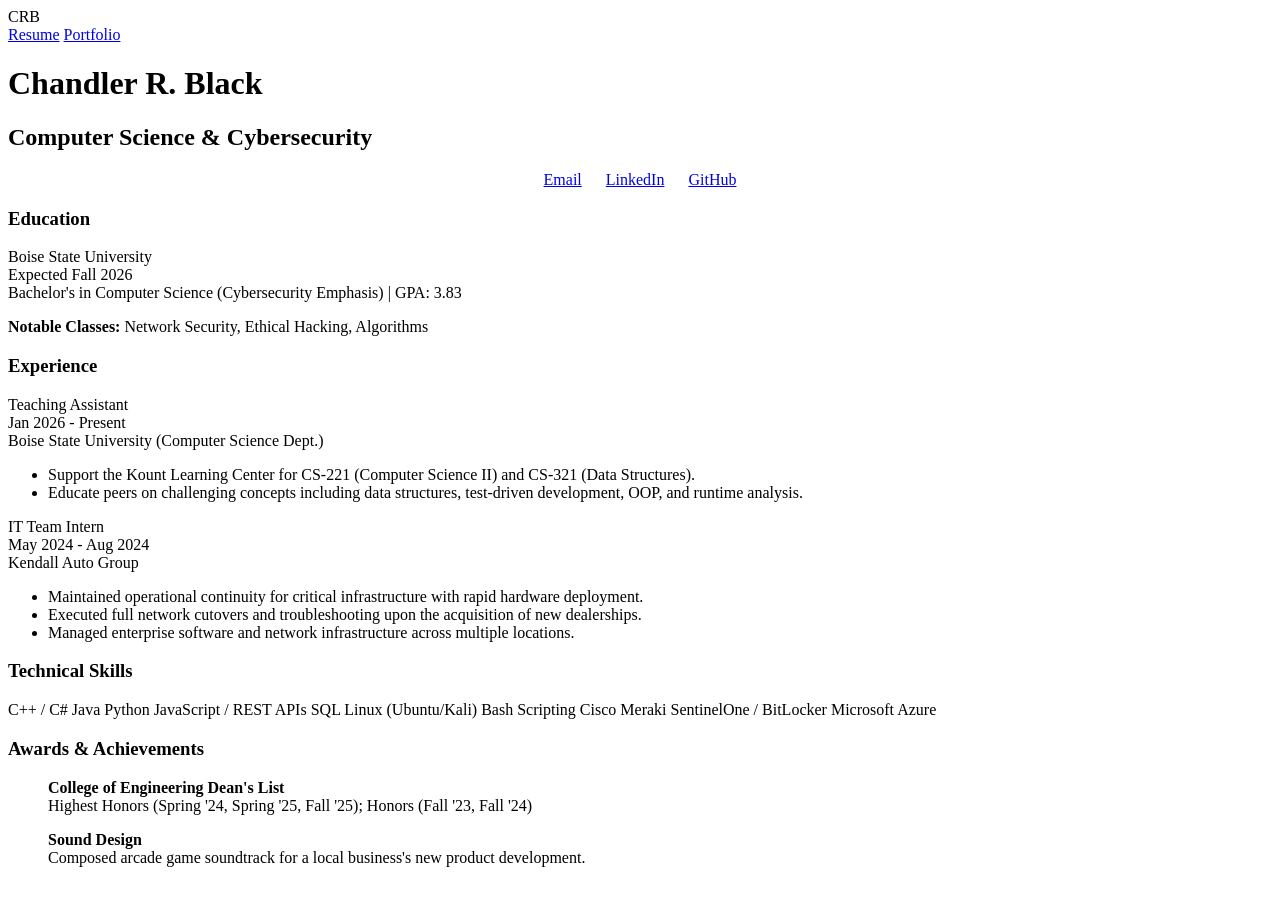
==== index.html @ d46a0c90 "Create index.html for resume webpage Initial creation of the resume webpage with structured sections" ====
<!DOCTYPE html>
<html lang="en">
<head>
    <meta charset="UTF-8">
    <meta name="viewport" content="width=device-width, initial-scale=1.0">
    <title>Chandler R. Black | Resume</title>
    <link rel="stylesheet" href="style.css">
</head>
<body>
    <nav>
        <div class="nav-container">
            <div class="nav-brand">CRB</div>
            <div class="nav-links">
                <a href="index.html">Resume</a>
                <a href="projects.html">Portfolio</a>
            </div>
        </div>
    </nav>

    <div class="container">
        <header>
            <h1>Chandler R. Black</h1>
            <h2>Computer Science & Cybersecurity</h2>
            <div style="margin-top: 1rem; display: flex; justify-content: center; gap: 1.5rem;">
                <a href="mailto:chandlerblack@u.boisestate.edu">Email</a>
                <a href="https://www.linkedin.com/in/chandler-r-black" target="_blank">LinkedIn</a>
                <a href="https://github.com/YOUR_GITHUB_HERE" target="_blank">GitHub</a>
            </div>
        </header>

        <section id="education">
            <h3>Education</h3>
            <div class="card">
                <div class="card-header">
                    <div class="card-title">Boise State University</div>
                    <div class="date">Expected Fall 2026</div>
                </div>
                <div class="card-subtitle">Bachelor's in Computer Science (Cybersecurity Emphasis) | GPA: 3.83</div>
                <p style="color: var(--text-muted);"><strong>Notable Classes:</strong> Network Security, Ethical Hacking, Algorithms</p>
            </div>
        </section>

        <section id="experience">
            <h3>Experience</h3>
            <div class="card">
                <div class="card-header">
                    <div class="card-title">Teaching Assistant</div>
                    <div class="date">Jan 2026 - Present</div>
                </div>
                <div class="card-subtitle">Boise State University (Computer Science Dept.)</div>
                <ul>
                    <li>Support the Kount Learning Center for CS-221 (Computer Science II) and CS-321 (Data Structures).</li>
                    <li>Educate peers on challenging concepts including data structures, test-driven development, OOP, and runtime analysis.</li>
                </ul>
            </div>

            <div class="card">
                <div class="card-header">
                    <div class="card-title">IT Team Intern</div>
                    <div class="date">May 2024 - Aug 2024</div>
                </div>
                <div class="card-subtitle">Kendall Auto Group</div>
                <ul>
                    <li>Maintained operational continuity for critical infrastructure with rapid hardware deployment.</li>
                    <li>Executed full network cutovers and troubleshooting upon the acquisition of new dealerships.</li>
                    <li>Managed enterprise software and network infrastructure across multiple locations.</li>
                </ul>
            </div>
        </section>

        <section id="skills">
            <h3>Technical Skills</h3>
            <div class="card">
                <div class="skills-grid">
                    <span class="skill-tag">C++ / C#</span>
                    <span class="skill-tag">Java</span>
                    <span class="skill-tag">Python</span>
                    <span class="skill-tag">JavaScript / REST APIs</span>
                    <span class="skill-tag">SQL</span>
                    <span class="skill-tag">Linux (Ubuntu/Kali)</span>
                    <span class="skill-tag">Bash Scripting</span>
                    <span class="skill-tag">Cisco Meraki</span>
                    <span class="skill-tag">SentinelOne / BitLocker</span>
                    <span class="skill-tag">Microsoft Azure</span>
                </div>
            </div>
        </section>

        <section id="awards">
            <h3>Awards & Achievements</h3>
            <div class="card">
                <ul style="list-style-type: none; margin-left: 0;">
                    <li style="margin-bottom: 1rem;"><strong style="color: var(--text-main);">College of Engineering Dean's List</strong><br>Highest Honors (Spring '24, Spring '25, Fall '25); Honors (Fall '23, Fall '24)</li>
                    <li><strong style="color: var(--text-main);">Sound Design</strong><br>Composed arcade game soundtrack for a local business's new product development.</li>
                </ul>
            </div>
        </section>
    </div>
</body>
</html>
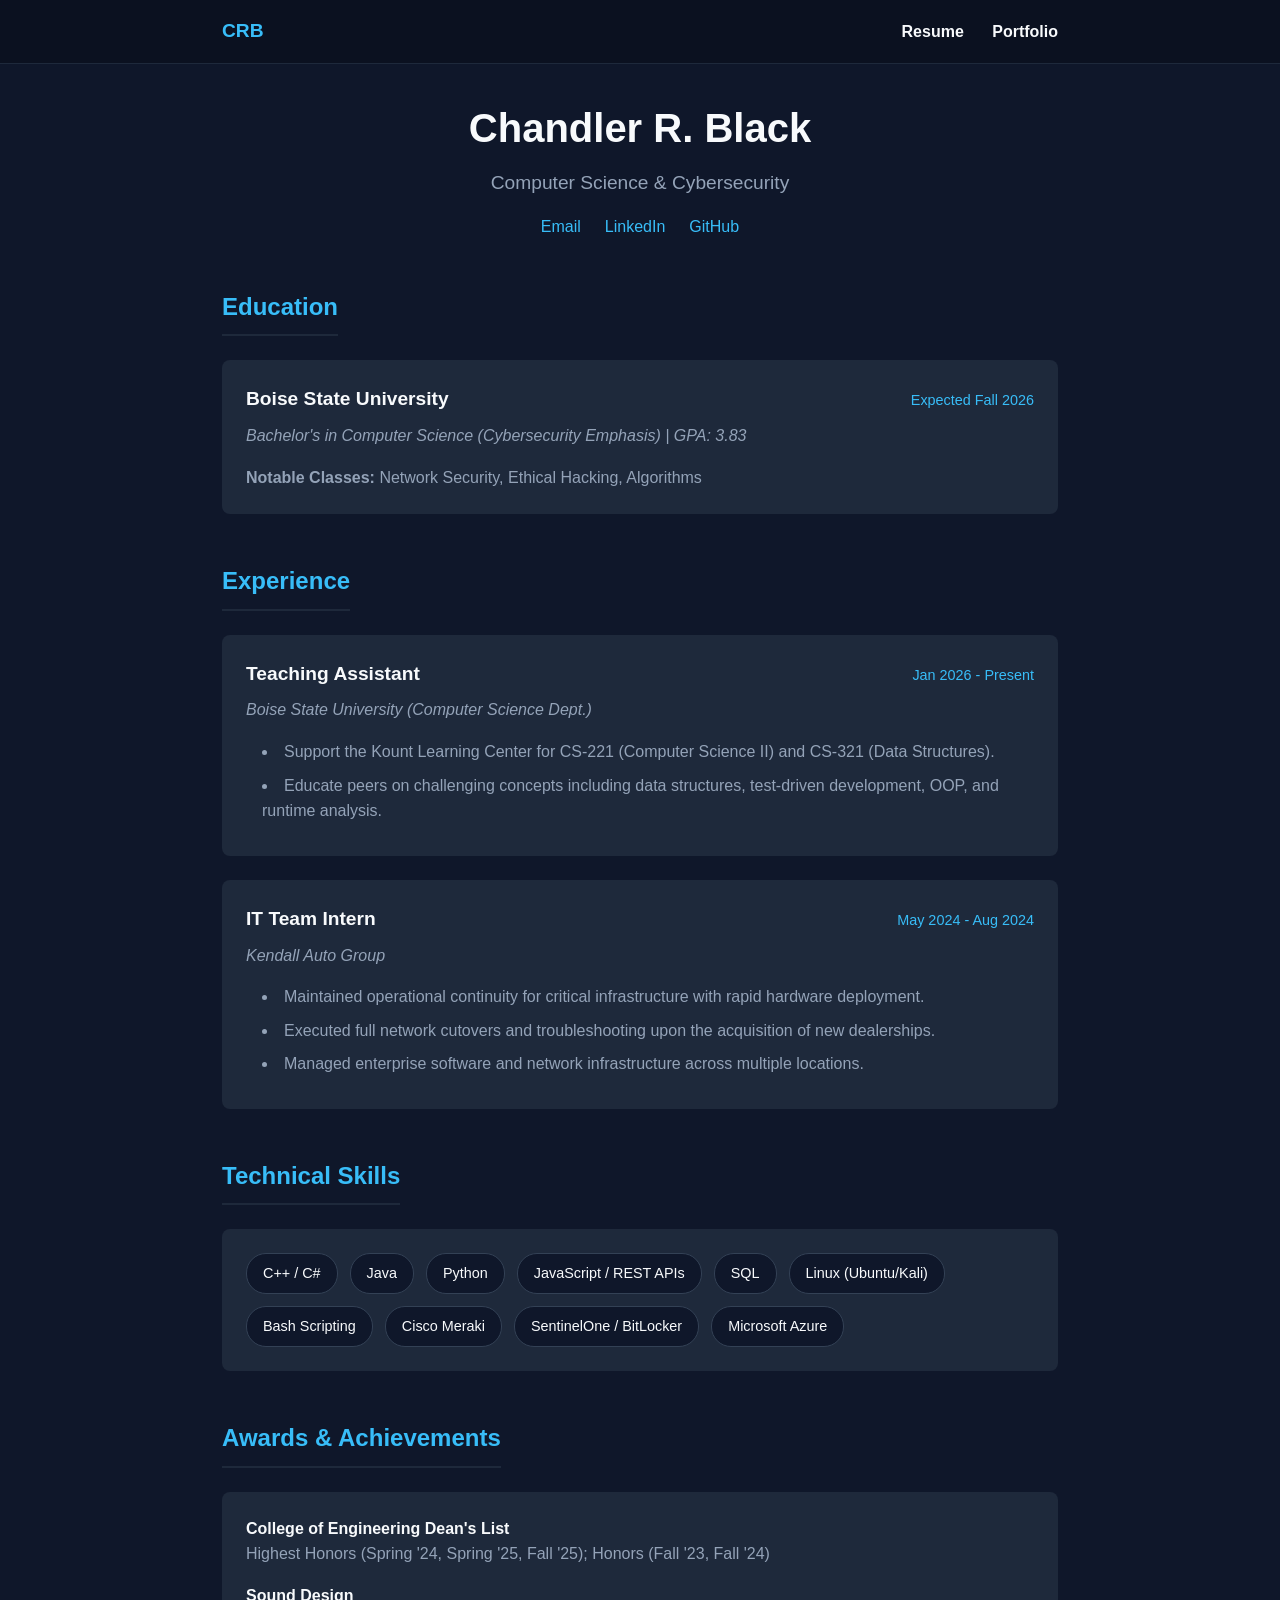
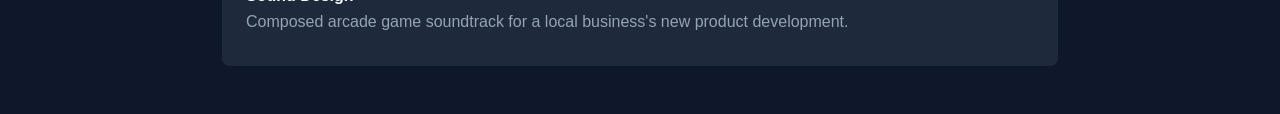
==== commit 4cda7fcf: "Update GitHub link in index.html" ====
--- a/index.html
+++ b/index.html
@@ -24,7 +24,7 @@
             <div style="margin-top: 1rem; display: flex; justify-content: center; gap: 1.5rem;">
                 <a href="mailto:chandlerblack@u.boisestate.edu">Email</a>
                 <a href="https://www.linkedin.com/in/chandler-r-black" target="_blank">LinkedIn</a>
-                <a href="https://github.com/YOUR_GITHUB_HERE" target="_blank">GitHub</a>
+                <a href="https://github.com/ChandlerBlack" target="_blank">GitHub</a>
             </div>
         </header>
 
--- a/style.css
+++ b/style.css
@@ -0,0 +1,201 @@
+:root {
+    --bg-color: #0f172a;
+    --card-bg: #1e293b;
+    --text-main: #f8fafc;
+    --text-muted: #94a3b8;
+    --accent: #38bdf8;
+    --accent-hover: #0284c7;
+    --nav-bg: #0b1120;
+}
+
+* {
+    margin: 0;
+    padding: 0;
+    box-sizing: border-box;
+}
+
+body {
+    font-family: 'Segoe UI', Tahoma, Geneva, Verdana, sans-serif;
+    background-color: var(--bg-color);
+    color: var(--text-main);
+    line-height: 1.6;
+}
+
+a {
+    color: var(--accent);
+    text-decoration: none;
+    transition: color 0.3s ease;
+}
+
+a:hover {
+    color: var(--accent-hover);
+}
+
+/* Navigation Bar */
+nav {
+    background-color: var(--nav-bg);
+    padding: 1rem 0;
+    position: sticky;
+    top: 0;
+    z-index: 100;
+    border-bottom: 1px solid var(--card-bg);
+}
+
+.nav-container {
+    max-width: 900px;
+    margin: 0 auto;
+    display: flex;
+    justify-content: space-between;
+    align-items: center;
+    padding: 0 2rem;
+}
+
+.nav-links a {
+    margin-left: 1.5rem;
+    font-weight: 600;
+    color: var(--text-main);
+}
+
+.nav-links a:hover {
+    color: var(--accent);
+}
+
+.nav-brand {
+    font-weight: bold;
+    font-size: 1.2rem;
+    color: var(--accent);
+}
+
+.container {
+    max-width: 900px;
+    margin: 2rem auto;
+    padding: 0 2rem;
+}
+
+header {
+    text-align: center;
+    margin-bottom: 3rem;
+}
+
+header h1 {
+    font-size: 2.5rem;
+    margin-bottom: 0.5rem;
+}
+
+header h2 {
+    font-size: 1.2rem;
+    color: var(--text-muted);
+    font-weight: 400;
+}
+
+section {
+    margin-bottom: 3rem;
+}
+
+h3 {
+    font-size: 1.5rem;
+    margin-bottom: 1.5rem;
+    color: var(--accent);
+    border-bottom: 2px solid var(--card-bg);
+    padding-bottom: 0.5rem;
+    display: inline-block;
+}
+
+.card {
+    background-color: var(--card-bg);
+    padding: 1.5rem;
+    border-radius: 8px;
+    margin-bottom: 1.5rem;
+}
+
+.card-header {
+    display: flex;
+    justify-content: space-between;
+    align-items: baseline;
+    margin-bottom: 0.5rem;
+    flex-wrap: wrap;
+}
+
+.card-title {
+    font-weight: bold;
+    font-size: 1.2rem;
+}
+
+.card-subtitle {
+    color: var(--text-muted);
+    font-style: italic;
+    margin-bottom: 1rem;
+}
+
+.date {
+    color: var(--accent);
+    font-size: 0.9rem;
+}
+
+ul {
+    list-style-position: inside;
+    margin-left: 1rem;
+    color: var(--text-muted);
+}
+
+li {
+    margin-bottom: 0.5rem;
+}
+
+.skills-grid {
+    display: flex;
+    flex-wrap: wrap;
+    gap: 0.75rem;
+}
+
+.skill-tag {
+    background-color: var(--bg-color);
+    padding: 0.5rem 1rem;
+    border-radius: 20px;
+    font-size: 0.9rem;
+    border: 1px solid #334155;
+}
+
+/* Portfolio Specific Styles */
+.portfolio-grid {
+    display: grid;
+    grid-template-columns: repeat(auto-fit, minmax(350px, 1fr));
+    gap: 1.5rem;
+}
+
+.portfolio-card {
+    display: flex;
+    flex-direction: column;
+}
+
+.portfolio-media {
+    background-color: #0f172a;
+    height: 200px;
+    border-radius: 4px;
+    margin-bottom: 1rem;
+    display: flex;
+    align-items: center;
+    justify-content: center;
+    border: 1px dashed #334155;
+    color: var(--text-muted);
+}
+
+.tech-stack {
+    margin-top: auto;
+    padding-top: 1rem;
+    display: flex;
+    gap: 0.5rem;
+    flex-wrap: wrap;
+}
+
+@media (max-width: 600px) {
+    .card-header {
+        flex-direction: column;
+    }
+    .date {
+        margin-top: 0.25rem;
+    }
+    .portfolio-grid {
+        grid-template-columns: 1fr;
+    }
+}
